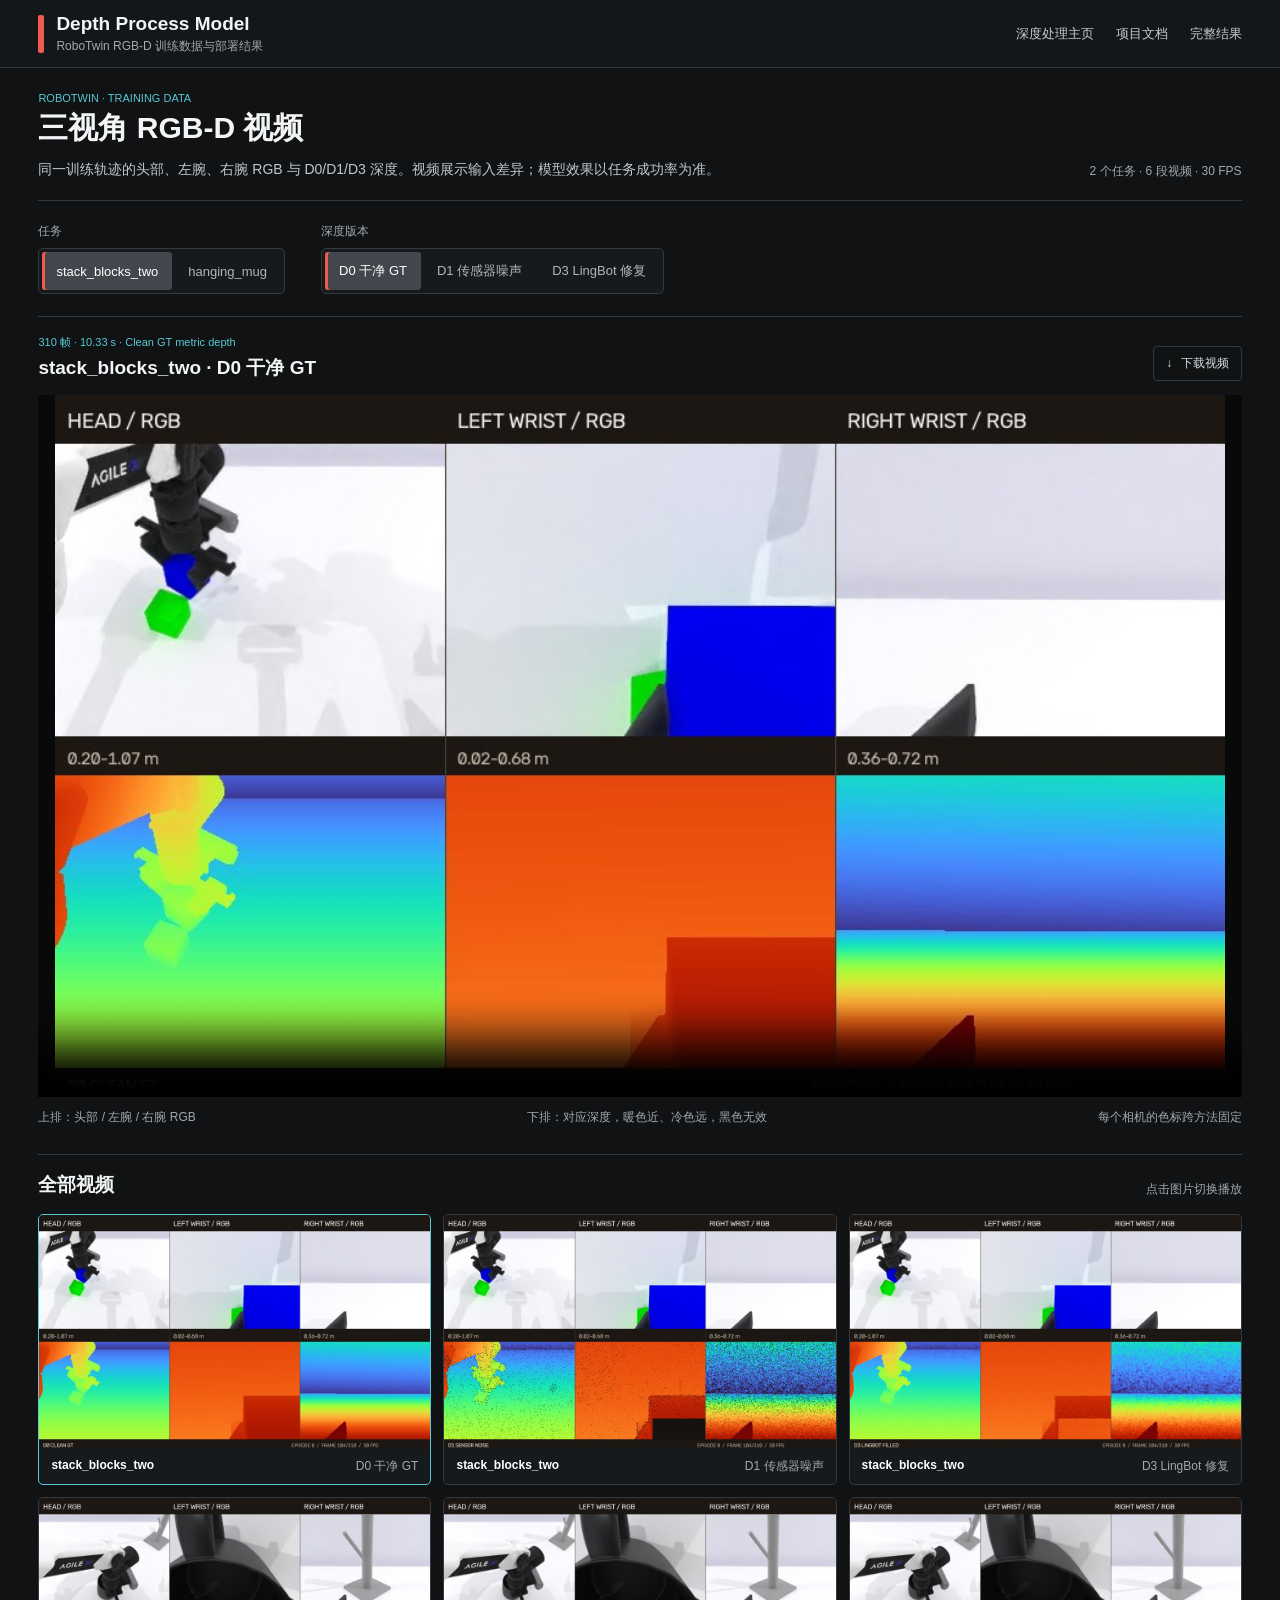
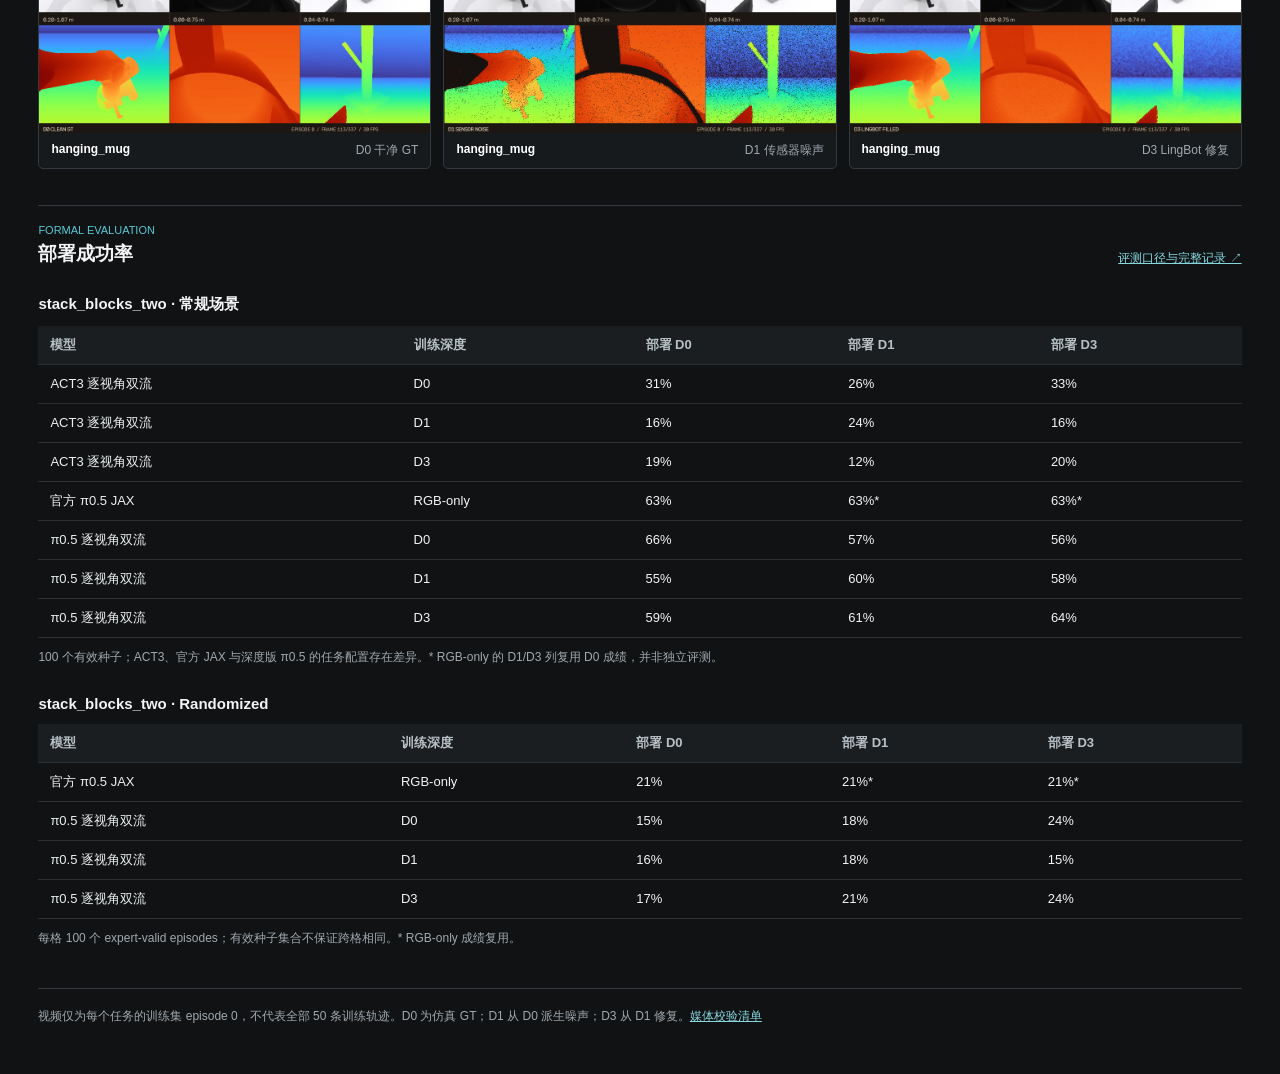
==== docs/robotwin/index.html @ 070698cf "Publish RoboTwin RGB-D training videos and refreshed evaluation results" ====
<!doctype html>
<html lang="zh-CN">
<head>
  <meta charset="utf-8">
  <meta name="viewport" content="width=device-width, initial-scale=1">
  <link rel="icon" href="data:,">
  <title>RoboTwin RGB-D 训练视频与部署结果</title>
  <link rel="stylesheet" href="styles.css">
  <script src="app.js" defer></script>
</head>
<body>
  <header class="site-header">
    <div class="brand"><span class="brand-mark" aria-hidden="true"></span><div><strong>Depth Process Model</strong><small>RoboTwin RGB-D 训练数据与部署结果</small></div></div>
    <nav aria-label="项目导航"><a href="../">深度处理主页</a><a href="https://github.com/expolrer/depth-process-model">项目文档</a><a href="../DEPLOYMENT_RESULTS_README.md">完整结果</a></nav>
  </header>
  <main>
    <section class="page-heading">
      <div><p class="eyebrow">ROBOTWIN · TRAINING DATA</p><h1>三视角 RGB-D 视频</h1><p>同一训练轨迹的头部、左腕、右腕 RGB 与 D0/D1/D3 深度。视频展示输入差异；模型效果以任务成功率为准。</p></div>
      <span class="count">2 个任务 · 6 段视频 · 30 FPS</span>
    </section>

    <section class="controls" aria-label="视频选择">
      <div class="control-group"><span class="control-label">任务</span><div class="segmented" role="group" aria-label="选择任务"><button type="button" data-scene="stack_blocks_two">stack_blocks_two</button><button type="button" data-scene="hanging_mug">hanging_mug</button></div></div>
      <div class="control-group"><span class="control-label">深度版本</span><div class="segmented" role="group" aria-label="选择深度版本"><button type="button" data-method="d0">D0 干净 GT</button><button type="button" data-method="d1">D1 传感器噪声</button><button type="button" data-method="d3">D3 LingBot 修复</button></div></div>
    </section>

    <section class="viewer" aria-label="所选训练视频">
      <div class="section-heading"><div><p class="eyebrow" id="video-meta"></p><h2 id="video-title"></h2></div><a id="video-download" class="download" download><span aria-hidden="true">↓</span> 下载视频</a></div>
      <video id="main-video" controls playsinline preload="metadata" poster="" aria-label="三视角 RGB-D 训练视频"></video>
      <div class="legend"><span>上排：头部 / 左腕 / 右腕 RGB</span><span>下排：对应深度，暖色近、冷色远，黑色无效</span><span>每个相机的色标跨方法固定</span></div>
    </section>

    <section class="gallery" aria-label="全部训练视频"><div class="section-heading"><h2>全部视频</h2><span>点击图片切换播放</span></div><div id="gallery-grid" class="gallery-grid"></div></section>

    <section class="results" aria-label="部署结果"><div class="section-heading"><div><p class="eyebrow">FORMAL EVALUATION</p><h2>部署成功率</h2></div><a href="../DEPLOYMENT_RESULTS_README.md">评测口径与完整记录 ↗</a></div>
      <div id="stack-results" class="result-block"><h3>stack_blocks_two · 常规场景</h3><div class="table-wrap"><table><thead><tr><th>模型</th><th>训练深度</th><th>部署 D0</th><th>部署 D1</th><th>部署 D3</th></tr></thead><tbody>
        <tr><td>ACT3 逐视角双流</td><td>D0</td><td>31%</td><td>26%</td><td>33%</td></tr>
        <tr><td>ACT3 逐视角双流</td><td>D1</td><td>16%</td><td>24%</td><td>16%</td></tr>
        <tr><td>ACT3 逐视角双流</td><td>D3</td><td>19%</td><td>12%</td><td>20%</td></tr>
        <tr><td>官方 π0.5 JAX</td><td>RGB-only</td><td>63%</td><td>63%*</td><td>63%*</td></tr>
        <tr><td>π0.5 逐视角双流</td><td>D0</td><td>66%</td><td>57%</td><td>56%</td></tr>
        <tr><td>π0.5 逐视角双流</td><td>D1</td><td>55%</td><td>60%</td><td>58%</td></tr>
        <tr><td>π0.5 逐视角双流</td><td>D3</td><td>59%</td><td>61%</td><td>64%</td></tr>
      </tbody></table></div><p class="table-note">100 个有效种子；ACT3、官方 JAX 与深度版 π0.5 的任务配置存在差异。* RGB-only 的 D1/D3 列复用 D0 成绩，并非独立评测。</p>
      <h3>stack_blocks_two · Randomized</h3><div class="table-wrap"><table><thead><tr><th>模型</th><th>训练深度</th><th>部署 D0</th><th>部署 D1</th><th>部署 D3</th></tr></thead><tbody>
        <tr><td>官方 π0.5 JAX</td><td>RGB-only</td><td>21%</td><td>21%*</td><td>21%*</td></tr>
        <tr><td>π0.5 逐视角双流</td><td>D0</td><td>15%</td><td>18%</td><td>24%</td></tr>
        <tr><td>π0.5 逐视角双流</td><td>D1</td><td>16%</td><td>18%</td><td>15%</td></tr>
        <tr><td>π0.5 逐视角双流</td><td>D3</td><td>17%</td><td>21%</td><td>24%</td></tr>
      </tbody></table></div><p class="table-note">每格 100 个 expert-valid episodes；有效种子集合不保证跨格相同。* RGB-only 成绩复用。</p></div>
      <div id="mug-results" class="result-block" hidden><h3>hanging_mug · Easy</h3><div class="table-wrap"><table><thead><tr><th>模型</th><th>训练深度</th><th>部署 D0</th><th>部署 D1</th><th>部署 D3</th></tr></thead><tbody>
        <tr><td>ACT1 四通道</td><td>D0</td><td>16%</td><td>未评测</td><td>未评测</td></tr>
        <tr><td>ACT1 四通道</td><td>D1</td><td>15%</td><td>10%</td><td>11%</td></tr>
        <tr><td>ACT1 四通道</td><td>D3</td><td>13%</td><td>13%</td><td>13%</td></tr>
        <tr><td>ACT3 逐视角双流</td><td>D0</td><td>10%</td><td>10%</td><td>12%</td></tr>
        <tr><td>ACT3 逐视角双流</td><td>D1</td><td>0%</td><td>4%</td><td>0%</td></tr>
        <tr><td>ACT3 逐视角双流</td><td>D3</td><td>6%</td><td>13%</td><td>6%</td></tr>
        <tr><td>官方 π0.5 JAX</td><td>RGB-only</td><td>21%</td><td>21%*</td><td>21%*</td></tr>
        <tr><td>π0.5 四通道</td><td>D0</td><td>25%</td><td>27%</td><td>23%</td></tr>
        <tr><td>π0.5 逐视角双流</td><td>D0</td><td>28%</td><td>34%</td><td>26%</td></tr>
        <tr><td>π0.5 逐视角双流</td><td>D1</td><td>27%</td><td>22%</td><td>23%</td></tr>
      </tbody></table></div><p class="table-note">各完成单元使用同一批 100 个 held-out expert-valid seeds。* RGB-only 成绩复用。</p>
      <h3>hanging_mug · Randomized</h3><div class="table-wrap"><table><thead><tr><th>模型</th><th>训练深度</th><th>部署 D0</th><th>部署 D1</th><th>部署 D3</th></tr></thead><tbody>
        <tr><td>官方 π0.5 JAX</td><td>RGB-only</td><td>17%</td><td>17%*</td><td>17%*</td></tr>
        <tr><td>π0.5 四通道</td><td>D0</td><td>16%</td><td>18%</td><td>18%</td></tr>
        <tr><td>π0.5 逐视角双流</td><td>D0</td><td>18%</td><td>18%</td><td>16%</td></tr>
        <tr><td>π0.5 逐视角双流</td><td>D1</td><td>19%</td><td>18%</td><td>14%</td></tr>
      </tbody></table></div><p class="table-note">共用同一批 100 个 expert-valid seeds。* RGB-only 成绩复用。ACT0–ACT4 实测 0/75 后按预设规则停止；ACT5–ACT7 未达正式判定门槛。</p></div>
    </section>
    <footer>视频仅为每个任务的训练集 episode 0，不代表全部 50 条训练轨迹。D0 为仿真 GT；D1 从 D0 派生噪声；D3 从 D1 修复。<a href="media/manifest.json">媒体校验清单</a></footer>
  </main>
</body>
</html>
---- docs/robotwin/styles.css ----
:root { color-scheme: dark; font-family: Inter, "Segoe UI", "Microsoft YaHei", sans-serif; background: #101214; color: #f2f4f5; --muted: #a0a9af; --line: #34393f; --red: #ef5b4f; --cyan: #58c9d4; }
* { box-sizing: border-box; }
body { margin: 0; min-width: 320px; }
button { font: inherit; }
a { color: #87d6de; }
.site-header { min-height: 68px; padding: 12px clamp(16px, 3vw, 42px); display: flex; align-items: center; justify-content: space-between; gap: 24px; border-bottom: 1px solid var(--line); background: #141719; }
.brand { display: flex; gap: 12px; align-items: center; }
.brand-mark { width: 6px; height: 38px; border-radius: 2px; background: var(--red); }
.brand div { display: grid; gap: 3px; }
.brand strong { font-size: 19px; }
.brand small { color: var(--muted); font-size: 12px; }
.site-header nav { display: flex; flex-wrap: wrap; gap: 22px; font-size: 13px; }
.site-header nav a { color: #c4cbd0; text-decoration: none; }
.site-header nav a:hover { color: white; }
main { width: min(1500px, 100%); margin: auto; padding: 24px clamp(16px, 3vw, 42px) 48px; }
.page-heading, .section-heading { display: flex; justify-content: space-between; align-items: end; gap: 24px; }
.page-heading { padding-bottom: 20px; border-bottom: 1px solid var(--line); }
.eyebrow { margin: 0 0 6px; font-size: 11px; color: var(--cyan); }
h1 { margin: 0; font-size: 30px; line-height: 1.2; }
h2 { margin: 0; font-size: 19px; line-height: 1.3; }
h3 { margin: 28px 0 12px; font-size: 15px; }
.page-heading p:not(.eyebrow) { margin: 12px 0 0; font-size: 14px; color: #c0c8cd; line-height: 1.6; }
.count { color: var(--muted); font-size: 12px; white-space: nowrap; }
.controls { display: flex; flex-wrap: wrap; gap: 18px 36px; padding: 22px 0; }
.control-group { display: grid; gap: 8px; }
.control-label { font-size: 12px; color: var(--muted); }
.segmented { display: flex; flex-wrap: wrap; gap: 2px; padding: 3px; border: 1px solid var(--line); border-radius: 5px; background: #171a1d; }
.segmented button { min-height: 38px; padding: 6px 14px; border: 0; border-radius: 3px; color: #aeb7bc; background: transparent; cursor: pointer; font-size: 13px; }
.segmented button:hover { color: white; background: #292e32; }
.segmented button[aria-pressed="true"] { color: white; background: #41474c; box-shadow: inset 3px 0 0 var(--red); }
.viewer, .gallery, .results { padding-top: 18px; border-top: 1px solid var(--line); }
.viewer .section-heading { margin-bottom: 14px; }
.download { padding: 8px 12px; border: 1px solid var(--line); border-radius: 4px; color: #d5dcdf; font-size: 12px; text-decoration: none; white-space: nowrap; }
.download:hover { background: #292e32; }
.download span { margin-right: 5px; }
video { display: block; width: 100%; aspect-ratio: 5 / 3; max-height: 78vh; background: #080909; object-fit: contain; }
.legend { display: flex; flex-wrap: wrap; justify-content: space-between; gap: 8px 18px; margin: 12px 0 28px; color: var(--muted); font-size: 12px; }
.gallery, .results { margin-top: 18px; }
.gallery .section-heading, .results .section-heading { margin-bottom: 16px; }
.section-heading > span { color: var(--muted); font-size: 12px; }
.gallery-grid { display: grid; grid-template-columns: repeat(3, minmax(0, 1fr)); gap: 12px; }
.gallery-item { display: grid; padding: 0; overflow: hidden; border: 1px solid var(--line); border-radius: 5px; background: #171a1d; color: white; text-align: left; cursor: pointer; }
.gallery-item:hover, .gallery-item[aria-current="true"] { border-color: var(--cyan); }
.gallery-item img { width: 100%; aspect-ratio: 5 / 3; object-fit: cover; }
.gallery-item span { display: flex; justify-content: space-between; flex-wrap: wrap; gap: 4px; padding: 9px 12px; font-size: 12px; }
.gallery-item small { color: var(--muted); font-size: 12px; }
.results { margin-top: 36px; }
.results .section-heading a { font-size: 12px; white-space: nowrap; }
.table-wrap { overflow-x: auto; }
table { width: 100%; border-collapse: collapse; font-size: 13px; }
th, td { padding: 10px 12px; border-bottom: 1px solid #2a3034; text-align: left; white-space: nowrap; }
th { color: #b8c1c6; background: #1a1e21; font-weight: 600; }
td:first-child { color: #edf0f1; }
td:nth-child(n+3) { font-variant-numeric: tabular-nums; }
tr:hover td { background: #1c2225; }
.table-note { margin: 10px 0 18px; color: var(--muted); font-size: 12px; line-height: 1.6; }
[hidden] { display: none !important; }
footer { margin-top: 40px; padding-top: 18px; border-top: 1px solid var(--line); color: var(--muted); font-size: 12px; line-height: 1.6; }
@media (max-width: 820px) { .site-header, .page-heading { align-items: start; flex-direction: column; } .gallery-grid { grid-template-columns: repeat(2, minmax(0, 1fr)); } .site-header nav { gap: 12px; } }
@media (max-width: 520px) { .gallery-grid { grid-template-columns: 1fr; } .section-heading { align-items: start; flex-direction: column; gap: 8px; } h1 { font-size: 25px; } .segmented button { flex: 1; } }
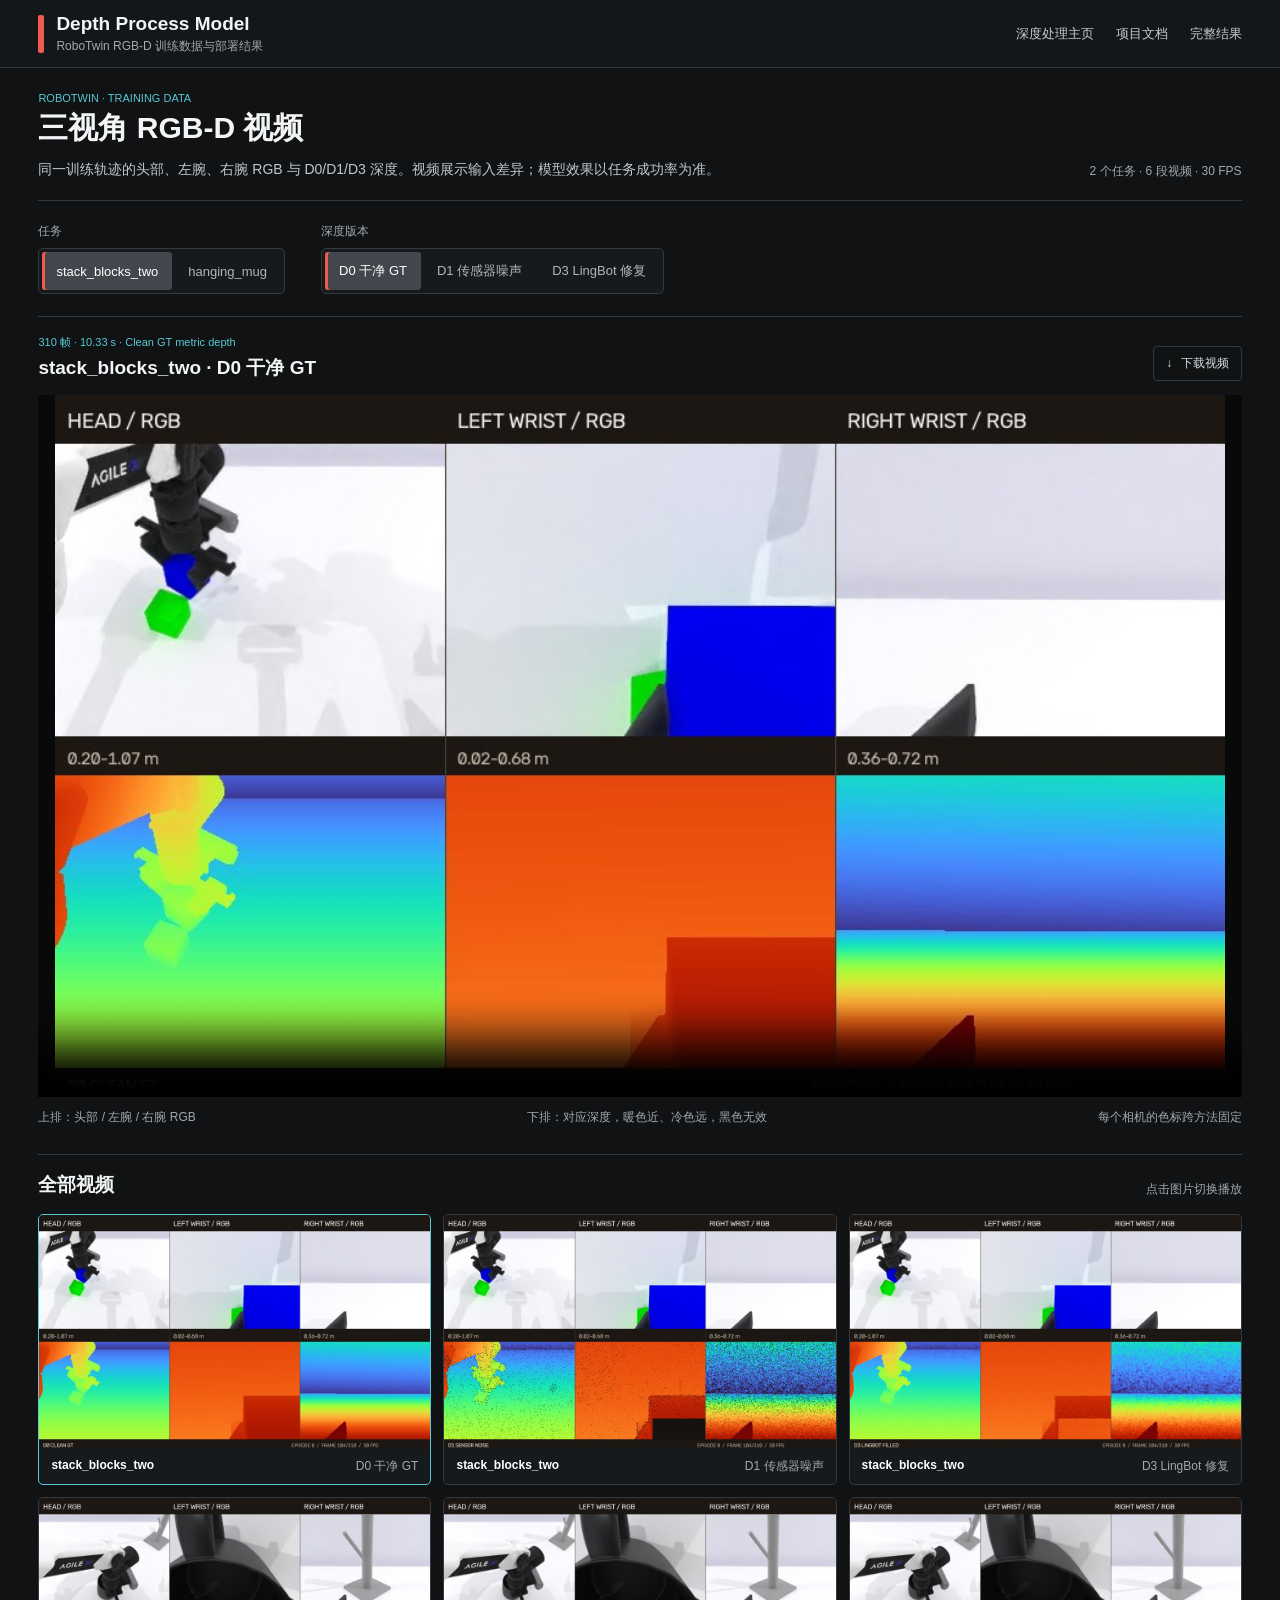
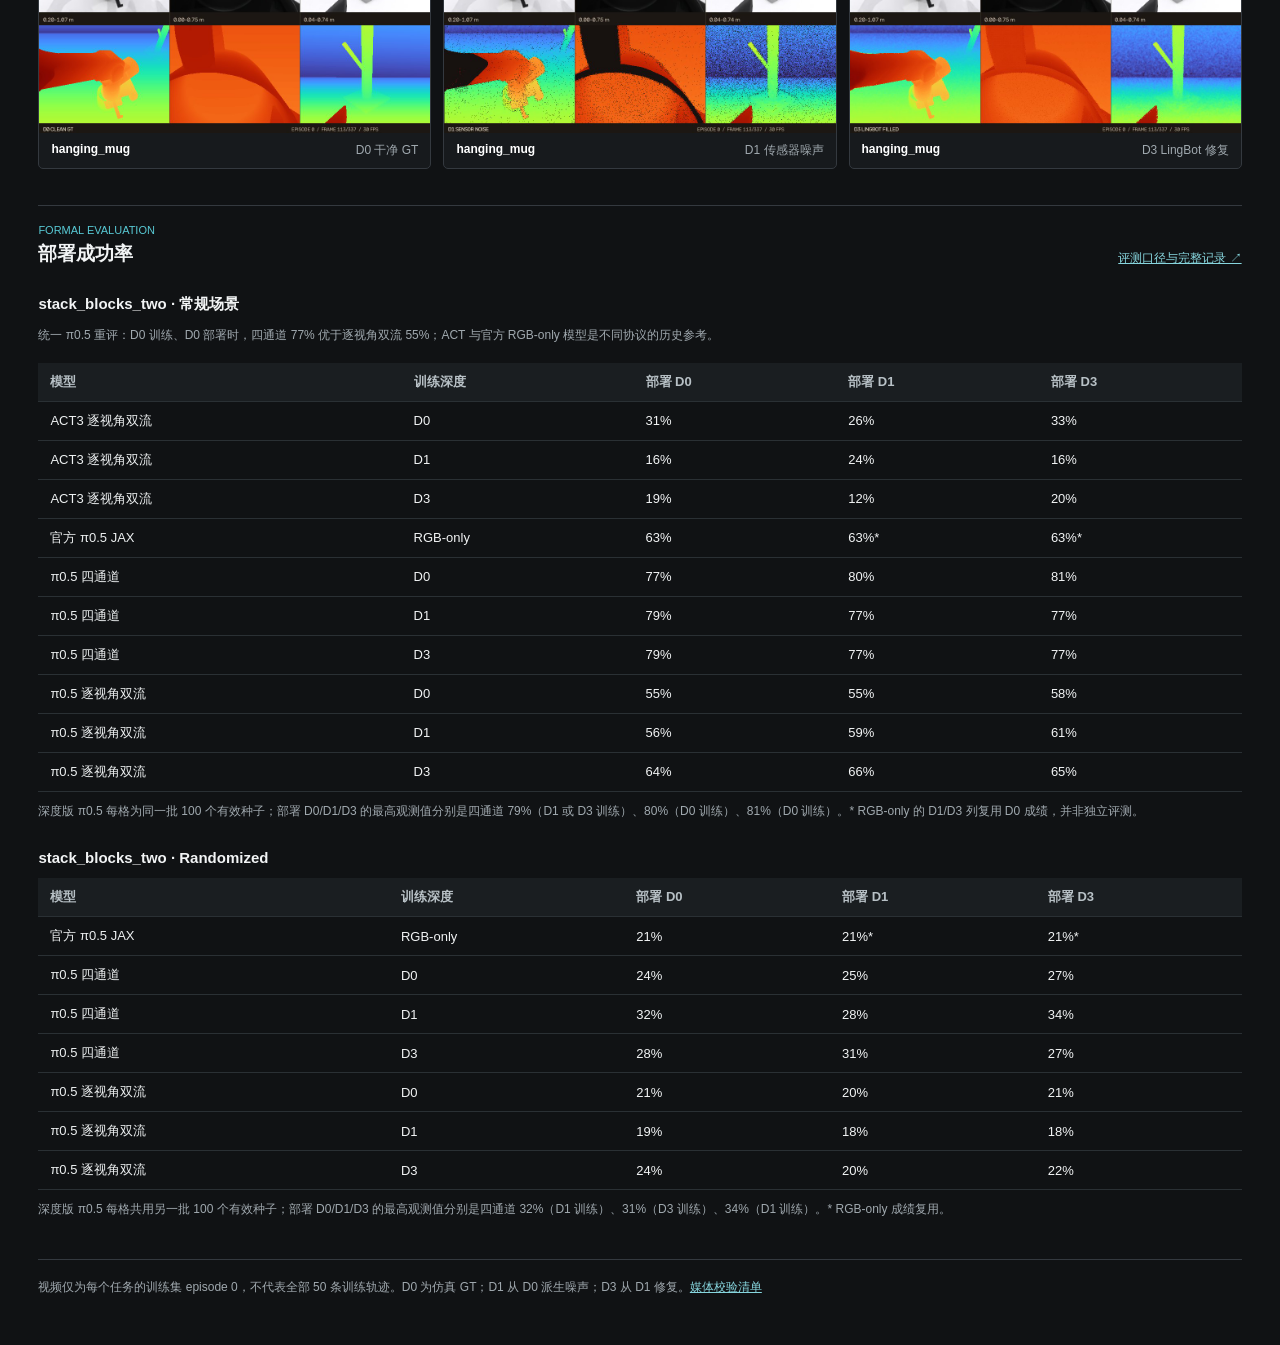
==== commit 976c61af: "Update matched RGB-D evaluation results and winners" ====
--- a/docs/robotwin/index.html
+++ b/docs/robotwin/index.html
@@ -33,23 +33,29 @@
     <section class="gallery" aria-label="全部训练视频"><div class="section-heading"><h2>全部视频</h2><span>点击图片切换播放</span></div><div id="gallery-grid" class="gallery-grid"></div></section>
 
     <section class="results" aria-label="部署结果"><div class="section-heading"><div><p class="eyebrow">FORMAL EVALUATION</p><h2>部署成功率</h2></div><a href="../DEPLOYMENT_RESULTS_README.md">评测口径与完整记录 ↗</a></div>
-      <div id="stack-results" class="result-block"><h3>stack_blocks_two · 常规场景</h3><div class="table-wrap"><table><thead><tr><th>模型</th><th>训练深度</th><th>部署 D0</th><th>部署 D1</th><th>部署 D3</th></tr></thead><tbody>
+      <div id="stack-results" class="result-block"><h3>stack_blocks_two · 常规场景</h3><p class="table-note">统一 π0.5 重评：D0 训练、D0 部署时，四通道 77% 优于逐视角双流 55%；ACT 与官方 RGB-only 模型是不同协议的历史参考。</p><div class="table-wrap"><table><thead><tr><th>模型</th><th>训练深度</th><th>部署 D0</th><th>部署 D1</th><th>部署 D3</th></tr></thead><tbody>
         <tr><td>ACT3 逐视角双流</td><td>D0</td><td>31%</td><td>26%</td><td>33%</td></tr>
         <tr><td>ACT3 逐视角双流</td><td>D1</td><td>16%</td><td>24%</td><td>16%</td></tr>
         <tr><td>ACT3 逐视角双流</td><td>D3</td><td>19%</td><td>12%</td><td>20%</td></tr>
         <tr><td>官方 π0.5 JAX</td><td>RGB-only</td><td>63%</td><td>63%*</td><td>63%*</td></tr>
-        <tr><td>π0.5 逐视角双流</td><td>D0</td><td>66%</td><td>57%</td><td>56%</td></tr>
-        <tr><td>π0.5 逐视角双流</td><td>D1</td><td>55%</td><td>60%</td><td>58%</td></tr>
-        <tr><td>π0.5 逐视角双流</td><td>D3</td><td>59%</td><td>61%</td><td>64%</td></tr>
-      </tbody></table></div><p class="table-note">100 个有效种子；ACT3、官方 JAX 与深度版 π0.5 的任务配置存在差异。* RGB-only 的 D1/D3 列复用 D0 成绩，并非独立评测。</p>
+        <tr><td>π0.5 四通道</td><td>D0</td><td>77%</td><td>80%</td><td>81%</td></tr>
+        <tr><td>π0.5 四通道</td><td>D1</td><td>79%</td><td>77%</td><td>77%</td></tr>
+        <tr><td>π0.5 四通道</td><td>D3</td><td>79%</td><td>77%</td><td>77%</td></tr>
+        <tr><td>π0.5 逐视角双流</td><td>D0</td><td>55%</td><td>55%</td><td>58%</td></tr>
+        <tr><td>π0.5 逐视角双流</td><td>D1</td><td>56%</td><td>59%</td><td>61%</td></tr>
+        <tr><td>π0.5 逐视角双流</td><td>D3</td><td>64%</td><td>66%</td><td>65%</td></tr>
+      </tbody></table></div><p class="table-note">深度版 π0.5 每格为同一批 100 个有效种子；部署 D0/D1/D3 的最高观测值分别是四通道 79%（D1 或 D3 训练）、80%（D0 训练）、81%（D0 训练）。* RGB-only 的 D1/D3 列复用 D0 成绩，并非独立评测。</p>
       <h3>stack_blocks_two · Randomized</h3><div class="table-wrap"><table><thead><tr><th>模型</th><th>训练深度</th><th>部署 D0</th><th>部署 D1</th><th>部署 D3</th></tr></thead><tbody>
         <tr><td>官方 π0.5 JAX</td><td>RGB-only</td><td>21%</td><td>21%*</td><td>21%*</td></tr>
-        <tr><td>π0.5 逐视角双流</td><td>D0</td><td>15%</td><td>18%</td><td>24%</td></tr>
-        <tr><td>π0.5 逐视角双流</td><td>D1</td><td>16%</td><td>18%</td><td>15%</td></tr>
-        <tr><td>π0.5 逐视角双流</td><td>D3</td><td>17%</td><td>21%</td><td>24%</td></tr>
-      </tbody></table></div><p class="table-note">每格 100 个 expert-valid episodes；有效种子集合不保证跨格相同。* RGB-only 成绩复用。</p></div>
+        <tr><td>π0.5 四通道</td><td>D0</td><td>24%</td><td>25%</td><td>27%</td></tr>
+        <tr><td>π0.5 四通道</td><td>D1</td><td>32%</td><td>28%</td><td>34%</td></tr>
+        <tr><td>π0.5 四通道</td><td>D3</td><td>28%</td><td>31%</td><td>27%</td></tr>
+        <tr><td>π0.5 逐视角双流</td><td>D0</td><td>21%</td><td>20%</td><td>21%</td></tr>
+        <tr><td>π0.5 逐视角双流</td><td>D1</td><td>19%</td><td>18%</td><td>18%</td></tr>
+        <tr><td>π0.5 逐视角双流</td><td>D3</td><td>24%</td><td>20%</td><td>22%</td></tr>
+      </tbody></table></div><p class="table-note">深度版 π0.5 每格共用另一批 100 个有效种子；部署 D0/D1/D3 的最高观测值分别是四通道 32%（D1 训练）、31%（D3 训练）、34%（D1 训练）。* RGB-only 成绩复用。</p></div>
       <div id="mug-results" class="result-block" hidden><h3>hanging_mug · Easy</h3><div class="table-wrap"><table><thead><tr><th>模型</th><th>训练深度</th><th>部署 D0</th><th>部署 D1</th><th>部署 D3</th></tr></thead><tbody>
-        <tr><td>ACT1 四通道</td><td>D0</td><td>16%</td><td>未评测</td><td>未评测</td></tr>
+        <tr><td>ACT1 四通道</td><td>D0</td><td>16%</td><td>8%</td><td>8%</td></tr>
         <tr><td>ACT1 四通道</td><td>D1</td><td>15%</td><td>10%</td><td>11%</td></tr>
         <tr><td>ACT1 四通道</td><td>D3</td><td>13%</td><td>13%</td><td>13%</td></tr>
         <tr><td>ACT3 逐视角双流</td><td>D0</td><td>10%</td><td>10%</td><td>12%</td></tr>
@@ -57,14 +63,20 @@
         <tr><td>ACT3 逐视角双流</td><td>D3</td><td>6%</td><td>13%</td><td>6%</td></tr>
         <tr><td>官方 π0.5 JAX</td><td>RGB-only</td><td>21%</td><td>21%*</td><td>21%*</td></tr>
         <tr><td>π0.5 四通道</td><td>D0</td><td>25%</td><td>27%</td><td>23%</td></tr>
+        <tr><td>π0.5 四通道</td><td>D1</td><td>26%</td><td>24%</td><td>26%</td></tr>
+        <tr><td>π0.5 四通道</td><td>D3</td><td>30%</td><td>32%</td><td>35%</td></tr>
         <tr><td>π0.5 逐视角双流</td><td>D0</td><td>28%</td><td>34%</td><td>26%</td></tr>
         <tr><td>π0.5 逐视角双流</td><td>D1</td><td>27%</td><td>22%</td><td>23%</td></tr>
+        <tr><td>π0.5 逐视角双流</td><td>D3</td><td>25%</td><td>25%</td><td>24%</td></tr>
       </tbody></table></div><p class="table-note">各完成单元使用同一批 100 个 held-out expert-valid seeds。* RGB-only 成绩复用。</p>
       <h3>hanging_mug · Randomized</h3><div class="table-wrap"><table><thead><tr><th>模型</th><th>训练深度</th><th>部署 D0</th><th>部署 D1</th><th>部署 D3</th></tr></thead><tbody>
         <tr><td>官方 π0.5 JAX</td><td>RGB-only</td><td>17%</td><td>17%*</td><td>17%*</td></tr>
         <tr><td>π0.5 四通道</td><td>D0</td><td>16%</td><td>18%</td><td>18%</td></tr>
+        <tr><td>π0.5 四通道</td><td>D1</td><td>25%</td><td>20%</td><td>16%</td></tr>
+        <tr><td>π0.5 四通道</td><td>D3</td><td>19%</td><td>20%</td><td>22%</td></tr>
         <tr><td>π0.5 逐视角双流</td><td>D0</td><td>18%</td><td>18%</td><td>16%</td></tr>
         <tr><td>π0.5 逐视角双流</td><td>D1</td><td>19%</td><td>18%</td><td>14%</td></tr>
+        <tr><td>π0.5 逐视角双流</td><td>D3</td><td>14%</td><td>22%</td><td>15%</td></tr>
       </tbody></table></div><p class="table-note">共用同一批 100 个 expert-valid seeds。* RGB-only 成绩复用。ACT0–ACT4 实测 0/75 后按预设规则停止；ACT5–ACT7 未达正式判定门槛。</p></div>
     </section>
     <footer>视频仅为每个任务的训练集 episode 0，不代表全部 50 条训练轨迹。D0 为仿真 GT；D1 从 D0 派生噪声；D3 从 D1 修复。<a href="media/manifest.json">媒体校验清单</a></footer>
